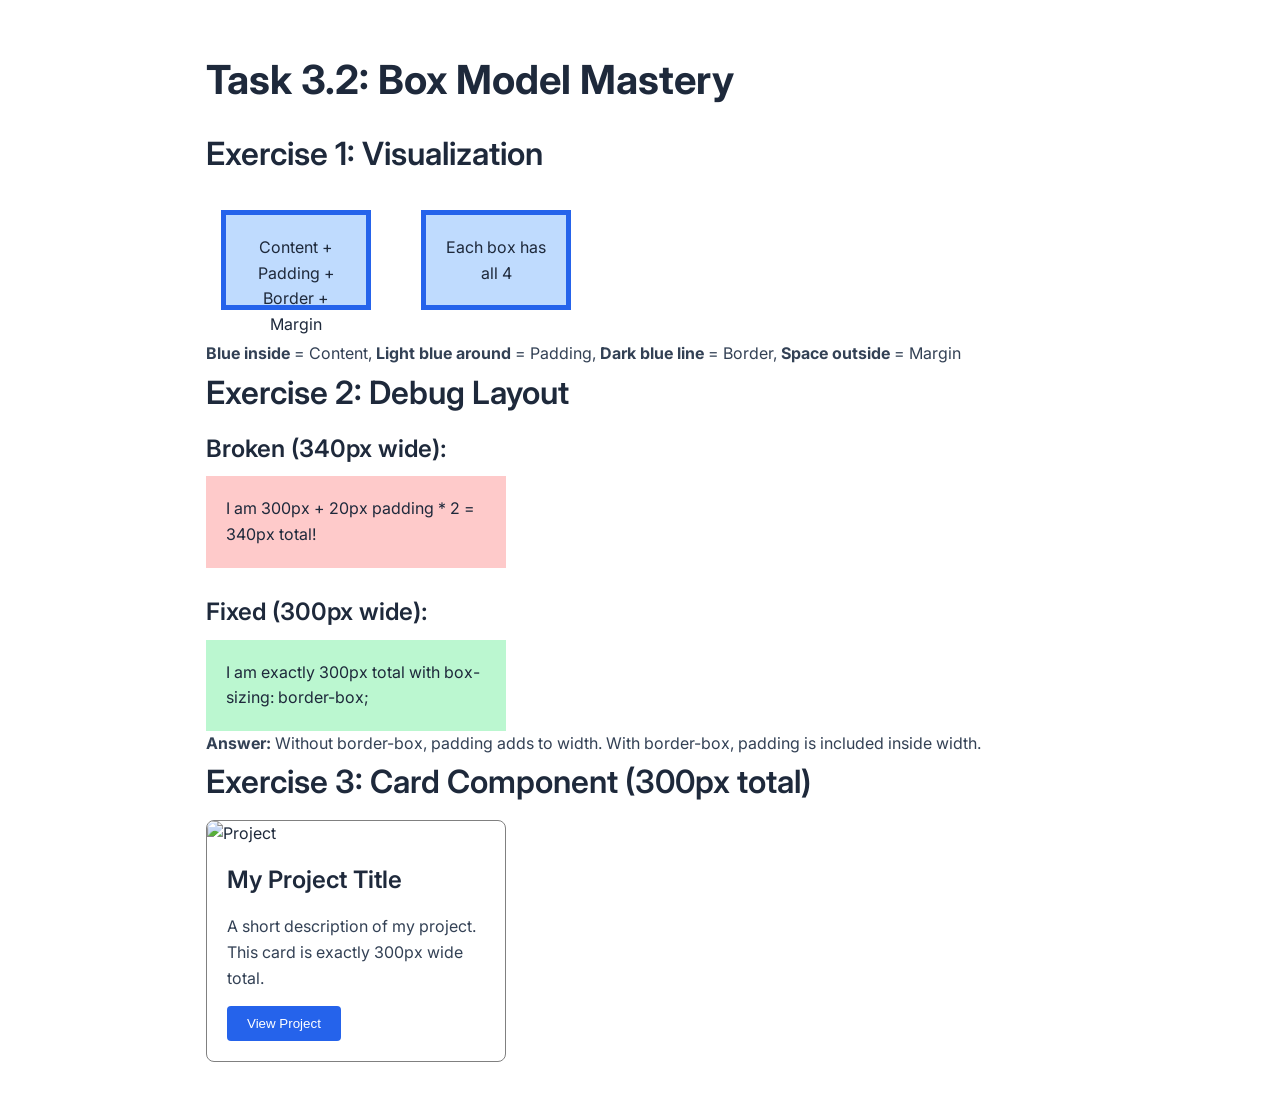
==== box-model-practice.html @ 5590ebf0 "Create box-model-practice.html" ====
<!DOCTYPE html>
<html lang="en">
<head>
    <meta charset="UTF-8">
    <meta name="viewport" content="width=device-width, initial-scale=1.0">
    <title>Box Model Practice - Precious Ndegwa</title>
    <link rel="preconnect" href="https://fonts.googleapis.com">
    <link rel="preconnect" href="https://fonts.gstatic.com" crossorigin>
    <link href="https://fonts.googleapis.com/css2?family=Inter:wght@400;600;700&display=swap" rel="stylesheet">
    <link rel="stylesheet" href="styles.css">
    <style>
        .practice-container {
            max-width: 900px;
            margin: 2rem auto;
            padding: 1rem;
      }
        .box-demo {
            display: flex;
            gap: 20px;
            flex-wrap: wrap;
            margin: 1rem 0;
        }
        .demo-box {
            width: 150px;
            height: 100px;
            background-color: #bfdbfe;
            padding: 20px;
            border: 5px solid #2563eb;
            margin: 15px;
            text-align: center;
        }
        .broken-box {
            width: 300px;
            padding: 20px;
            border: none;
            background: #fecaca;
        }
        .fixed-box {
            width: 300px;
            padding: 20px;
            border: none;
            background: #bbf7d0;
            box-sizing: border-box;
        }
        .card {
            width: 300px;
            padding: 20px;
            border: 1px solid gray;
            background: white;
            border-radius: 8px;
            box-sizing: border-box;
        }
        .card img {
            width: calc(100% + 40px);
            margin: -20px -20px 0 -20px;
            border-radius: 8px 8px 0 0;
            display: block;
        }
        .card h3 {
            margin-top: 15px;
            margin-bottom: 15px;
        }
        .card button {
            margin-top: 15px;
            padding: 10px 20px;
            background: #2563eb;
            color: white;
            border: none;
            border-radius: 4px;
            cursor: pointer;
        }
    </style>
</head>
<body>
    <div class="practice-container">
        <h1>Task 3.2: Box Model Mastery</h1>

        <h2>Exercise 1: Visualization</h2>
        <div class="box-demo">
            <div class="demo-box">Content + Padding + Border + Margin</div>
            <div class="demo-box">Each box has all 4</div>
        </div>
        <p><strong>Blue inside</strong> = Content, <strong>Light blue around</strong> = Padding, <strong>Dark blue line</strong> = Border, <strong>Space outside</strong> = Margin</p>

        <h2>Exercise 2: Debug Layout</h2>
        <h3>Broken (340px wide):</h3>
        <div class="broken-box">I am 300px + 20px padding * 2 = 340px total!</div>
        <br>
        <h3>Fixed (300px wide):</h3>
        <div class="fixed-box">I am exactly 300px total with box-sizing: border-box;</div>
        <p><strong>Answer:</strong> Without border-box, padding adds to width. With border-box, padding is included inside width.</p>

        <h2>Exercise 3: Card Component (300px total)</h2>
        <div class="card">
            <img src="https://placehold.co/300x180?text=Project+Image" alt="Project">
            <h3>My Project Title</h3>
            <p>A short description of my project. This card is exactly 300px wide total.</p>
            <button>View Project</button>
        </div>
    </div>
</body>
</html>
---- styles.css ----
* {
    margin: 0;
    padding: 0;
    box-sizing: border-box;
}

body {
    font-family: 'Inter', sans-serif;
    font-size: 16px;
    line-height: 1.6;
    color: #1e293b;
    background-color: #ffffff;
}

p {
    color: #334155;
}

h1 {
    font-size: 2.5rem;
    font-weight: 700;
    margin-bottom: 1rem;
}

h2 {
    font-size: 2rem; 
    font-weight: 600;
    margin-bottom: 0.75rem;
}

h3 {
    font-size: 1.5rem;
    font-weight: 600;
    margin-bottom: 0.5rem;
}

h4 {
    font-size: 1.25rem;
    font-weight: 600;
    margin-bottom: 0.5rem;
}

h5 {
    font-size: 1.125rem;
    font-weight: 500;
    margin-bottom: 0.5rem;
}

h6 {
    font-size: 1rem;
    font-weight: 500;
    text-transform: uppercase;
    margin-bottom: 0.5rem;
}
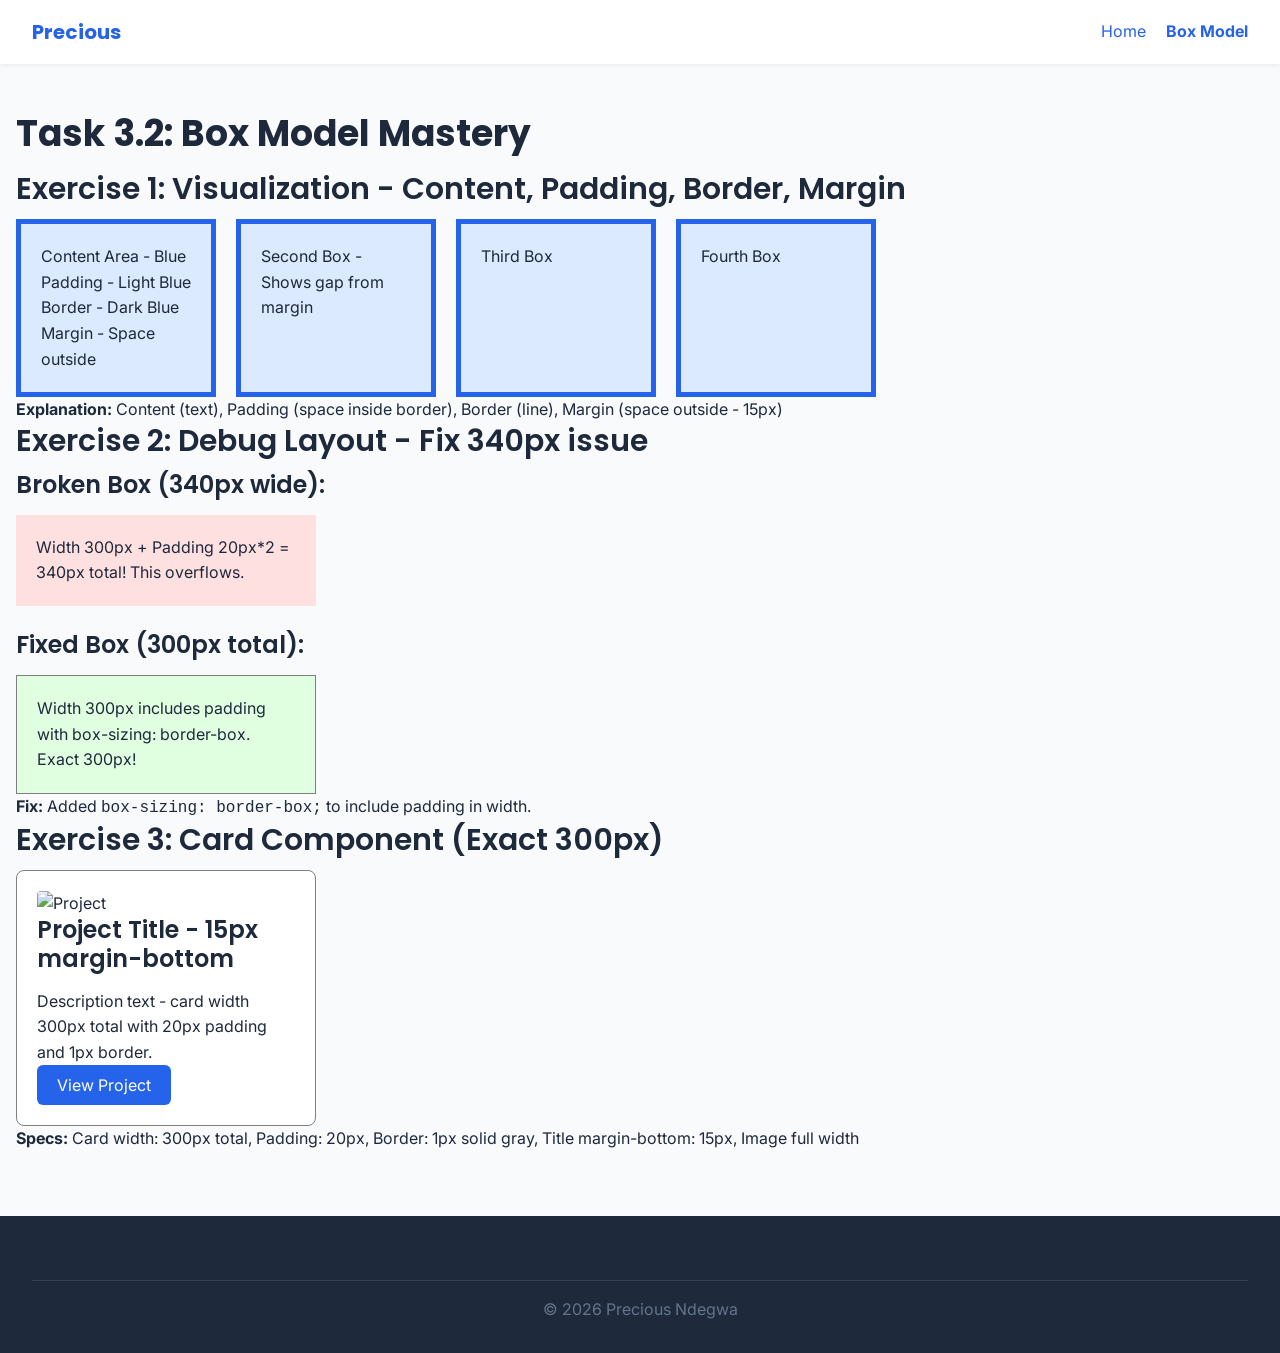
==== commit 43d4a695: "Update box-model-practice.html" ====
--- a/box-model-practice.html
+++ b/box-model-practice.html
@@ -4,99 +4,52 @@
     <meta charset="UTF-8">
     <meta name="viewport" content="width=device-width, initial-scale=1.0">
     <title>Box Model Practice - Precious Ndegwa</title>
-    <link rel="preconnect" href="https://fonts.googleapis.com">
-    <link rel="preconnect" href="https://fonts.gstatic.com" crossorigin>
-    <link href="https://fonts.googleapis.com/css2?family=Inter:wght@400;600;700&display=swap" rel="stylesheet">
+    <link href="https://fonts.googleapis.com/css2?family=Inter:wght@400;600&family=Poppins:wght@600;700&display=swap" rel="stylesheet">
     <link rel="stylesheet" href="styles.css">
-    <style>
-        .practice-container {
-            max-width: 900px;
-            margin: 2rem auto;
-            padding: 1rem;
-      }
-        .box-demo {
-            display: flex;
-            gap: 20px;
-            flex-wrap: wrap;
-            margin: 1rem 0;
-        }
-        .demo-box {
-            width: 150px;
-            height: 100px;
-            background-color: #bfdbfe;
-            padding: 20px;
-            border: 5px solid #2563eb;
-            margin: 15px;
-            text-align: center;
-        }
-        .broken-box {
-            width: 300px;
-            padding: 20px;
-            border: none;
-            background: #fecaca;
-        }
-        .fixed-box {
-            width: 300px;
-            padding: 20px;
-            border: none;
-            background: #bbf7d0;
-            box-sizing: border-box;
-        }
-        .card {
-            width: 300px;
-            padding: 20px;
-            border: 1px solid gray;
-            background: white;
-            border-radius: 8px;
-            box-sizing: border-box;
-        }
-        .card img {
-            width: calc(100% + 40px);
-            margin: -20px -20px 0 -20px;
-            border-radius: 8px 8px 0 0;
-            display: block;
-        }
-        .card h3 {
-            margin-top: 15px;
-            margin-bottom: 15px;
-        }
-        .card button {
-            margin-top: 15px;
-            padding: 10px 20px;
-            background: #2563eb;
-            color: white;
-            border: none;
-            border-radius: 4px;
-            cursor: pointer;
-        }
-    </style>
 </head>
 <body>
-    <div class="practice-container">
-        <h1>Task 3.2: Box Model Mastery</h1>
+<header>
+    <nav>
+        <div class="nav-logo">Precious</div>
+        <ul>
+            <li><a href="index.html">Home</a></li>
+            <li><a href="box-model-practice.html"><strong>Box Model</strong></a></li>
+        </ul>
+    </nav>
+</header>
 
-        <h2>Exercise 1: Visualization</h2>
-        <div class="box-demo">
-            <div class="demo-box">Content + Padding + Border + Margin</div>
-            <div class="demo-box">Each box has all 4</div>
-        </div>
-        <p><strong>Blue inside</strong> = Content, <strong>Light blue around</strong> = Padding, <strong>Dark blue line</strong> = Border, <strong>Space outside</strong> = Margin</p>
+<main class="practice-container">
+    <h1>Task 3.2: Box Model Mastery</h1>
 
-        <h2>Exercise 2: Debug Layout</h2>
-        <h3>Broken (340px wide):</h3>
-        <div class="broken-box">I am 300px + 20px padding * 2 = 340px total!</div>
-        <br>
-        <h3>Fixed (300px wide):</h3>
-        <div class="fixed-box">I am exactly 300px total with box-sizing: border-box;</div>
-        <p><strong>Answer:</strong> Without border-box, padding adds to width. With border-box, padding is included inside width.</p>
+    <h2>Exercise 1: Visualization - Content, Padding, Border, Margin</h2>
+    <div class="box-demo">
+        <div class="demo-box">Content Area - Blue<br>Padding - Light Blue<br>Border - Dark Blue<br>Margin - Space outside</div>
+        <div class="demo-box">Second Box - Shows gap from margin</div>
+        <div class="demo-box">Third Box</div>
+        <div class="demo-box">Fourth Box</div>
+    </div>
+    <p><strong>Explanation:</strong> Content (text), Padding (space inside border), Border (line), Margin (space outside - 15px)</p>
 
-        <h2>Exercise 3: Card Component (300px total)</h2>
-        <div class="card">
-            <img src="https://placehold.co/300x180?text=Project+Image" alt="Project">
-            <h3>My Project Title</h3>
-            <p>A short description of my project. This card is exactly 300px wide total.</p>
-            <button>View Project</button>
-        </div>
+    <h2>Exercise 2: Debug Layout - Fix 340px issue</h2>
+    <h3>Broken Box (340px wide):</h3>
+    <div class="broken-box">Width 300px + Padding 20px*2 = 340px total! This overflows.</div>
+    <br>
+    <h3>Fixed Box (300px total):</h3>
+    <div class="fixed-box">Width 300px includes padding with box-sizing: border-box. Exact 300px!</div>
+    <p><strong>Fix:</strong> Added <code>box-sizing: border-box;</code> to include padding in width.</p>
+
+    <h2>Exercise 3: Card Component (Exact 300px)</h2>
+    <div class="card">
+        <img src="https://placehold.co/300x180" alt="Project">
+        <h3>Project Title - 15px margin-bottom</h3>
+        <p>Description text - card width 300px total with 20px padding and 1px border.</p>
+        <button>View Project</button>
     </div>
+    <p><strong>Specs:</strong> Card width: 300px total, Padding: 20px, Border: 1px solid gray, Title margin-bottom: 15px, Image full width</p>
+</main>
+
+<footer>
+    <div class="footer-copyright"><p>&copy; 2026 Precious Ndegwa</p></div>
+</footer>
 </body>
 </html>
--- a/styles.css
+++ b/styles.css
@@ -4,51 +4,98 @@
     box-sizing: border-box;
 }
 
-body {
-    font-family: 'Inter', sans-serif;
-    font-size: 16px;
-    line-height: 1.6;
-    color: #1e293b;
-    background-color: #ffffff;
+:root {
+    --font-xs: 0.75rem;
+    --font-sm: 0.875rem;
+    --font-base: 1rem;
+    --font-lg: 1.125rem;
+    --font-xl: 1.25rem;
+    --font-2xl: 1.5rem;
+    --font-3xl: 1.875rem;
+    --font-4xl: 2.25rem;
+
+    --font-heading: 'Poppins', sans-serif;
+    --font-body: 'Inter', sans-serif;
+
+    --color-primary: #2563eb;
+    --color-secondary: #7c3aed;
+    --color-background: #f8fafc;
+    --color-text: #1e293b;
+    --color-muted: #64748b;
+    --color-primary-light: #dbeafe;
+    --color-primary-dark: #1d4ed8;
 }
 
-p {
-    color: #334155;
+body {
+    font-family: var(--font-body);
+    font-size: var(--font-base);
+    line-height: 1.6;
+    color: var(--color-text);
+    background-color: var(--color-background);
 }
 
-h1 {
-    font-size: 2.5rem;
-    font-weight: 700;
-    margin-bottom: 1rem;
+h1,h2,h3,h4,h5,h6 { font-family: var(--font-heading); line-height: 1.2; color: var(--color-text); }
+h1 { font-size: var(--font-4xl); font-weight: 700; margin-bottom: 1rem; }
+h2 { font-size: var(--font-3xl); font-weight: 600; margin-bottom: 0.75rem; }
+h3 { font-size: var(--font-2xl); font-weight: 600; margin-bottom: 15px; }
+small { font-size: var(--font-sm); color: var(--color-muted); }
+
+a { color: var(--color-primary); text-decoration: none; transition: all 0.3s ease; }
+a:hover { color: var(--color-primary-dark); text-decoration: underline; }
+a:focus, button:focus { outline: 2px solid var(--color-primary); outline-offset: 2px; }
+
+button { background-color: var(--color-primary); color: white; padding: 10px 20px; border: none; border-radius: 6px; font-family: var(--font-body); font-size: var(--font-base); cursor: pointer; transition: all 0.3s ease; }
+button:hover { background-color: var(--color-primary-dark); transform: translateY(-2px); box-shadow: 0 4px 6px rgba(0,0,0,0.1); }
+
+header nav {
+    display: flex;
+    justify-content: space-between;
+    align-items: center;
+    padding: 1rem 2rem;
+    background: white;
+    box-shadow: 0 2px 4px rgba(0,0,0,0.05);
 }
+header nav ul { display: flex; list-style: none; gap: 20px; align-items: center; }
+.nav-logo { font-family: var(--font-heading); font-weight: 700; font-size: var(--font-xl); color: var(--color-primary); }
 
-h2 {
-    font-size: 2rem; 
-    font-weight: 600;
-    margin-bottom: 0.75rem;
+.card-row { display: flex; gap: 20px; flex-wrap: wrap; justify-content: space-between; }
+.card-row .card { flex: 1 1 300px; display: flex; flex-direction: column; }
+.card { width: 300px; padding: 20px; border: 1px solid gray; box-sizing: border-box; background: white; border-radius: 8px; transition: all 0.3s ease; }
+.card:hover { box-shadow: 0 10px 20px rgba(0,0,0,0.1); }
+.card img { width: 100%; max-width: 100%; border-radius: 4px; }
+
+.gallery { display: grid; grid-template-columns: repeat(3, 1fr); gap: 1rem; margin: 2rem 0; }
+.gallery img { width: 100%; height: 200px; object-fit: cover; border-radius: 8px; }
+
+.magazine { display: grid; grid-template-columns: 200px 1fr; grid-template-areas: "header header" "sidebar main" "footer footer"; gap: 1rem; margin: 2rem 0; }
+.magazine-header { grid-area: header; background: var(--color-primary); color: white; padding: 1rem; }
+.magazine-sidebar { grid-area: sidebar; background: #e2e8f0; padding: 1rem; }
+.magazine-main { grid-area: main; background: white; padding: 1rem; }
+.magazine-footer { grid-area: footer; background: var(--color-text); color: white; padding: 1rem; }
+
+.projects-grid { display: grid; grid-template-columns: 1fr; gap: 1.5rem; }
+@media (min-width: 768px) { .projects-grid { grid-template-columns: repeat(2, 1fr); } }
+@media (min-width: 1024px) { .projects-grid { grid-template-columns: repeat(3, 1fr); } }
+
+footer { background: var(--color-text); color: white; padding: 2rem; margin-top: 3rem; }
+.footer-columns { display: grid; grid-template-columns: repeat(auto-fit, minmax(200px, 1fr)); gap: 2rem; max-width: 1100px; margin: 0 auto; }
+.footer-columns h4 { color: white; margin-bottom: 1rem; }
+.footer-columns a { color: #cbd5e1; }
+.footer-copyright { text-align: center; margin-top: 2rem; padding-top: 1rem; border-top: 1px solid #334155; color: var(--color-muted); }
+
+.practice-container { max-width: 900px; margin: 2rem auto; padding: 1rem; }
+.box-demo { display: flex; gap: 20px; flex-wrap: wrap; }
+.demo-box { background: var(--color-primary-light); border: 5px solid var(--color-primary); padding: 20px; width: 200px; }
+.broken-box { width: 300px; padding: 20px; border: none; background: #ffe0e0; } /* 340px */
+.fixed-box { width: 300px; padding: 20px; border: 1px solid gray; background: #e0ffe0; box-sizing: border-box; }
+
+@media (max-width: 600px) {
+    header nav { flex-direction: column; gap: 1rem; }
+    .gallery { grid-template-columns: 1fr; }
+    .magazine { grid-template-columns: 1fr; grid-template-areas: "header" "sidebar" "main" "footer"; }
 }
+@media (min-width: 768px) { body { font-size: var(--font-base); } }
+@media (min-width: 1024px) { .practice-container { max-width: 1100px; } }
+@media (min-width: 1280px) { .practice-container { max-width: 1280px; } }
 
-h3 {
-    font-size: 1.5rem;
-    font-weight: 600;
-    margin-bottom: 0.5rem;
-}
-
-h4 {
-    font-size: 1.25rem;
-    font-weight: 600;
-    margin-bottom: 0.5rem;
-}
-
-h5 {
-    font-size: 1.125rem;
-    font-weight: 500;
-    margin-bottom: 0.5rem;
-}
-
-h6 {
-    font-size: 1rem;
-    font-weight: 500;
-    text-transform: uppercase;
-    margin-bottom: 0.5rem;
-}
+img { max-width: 100%; }
